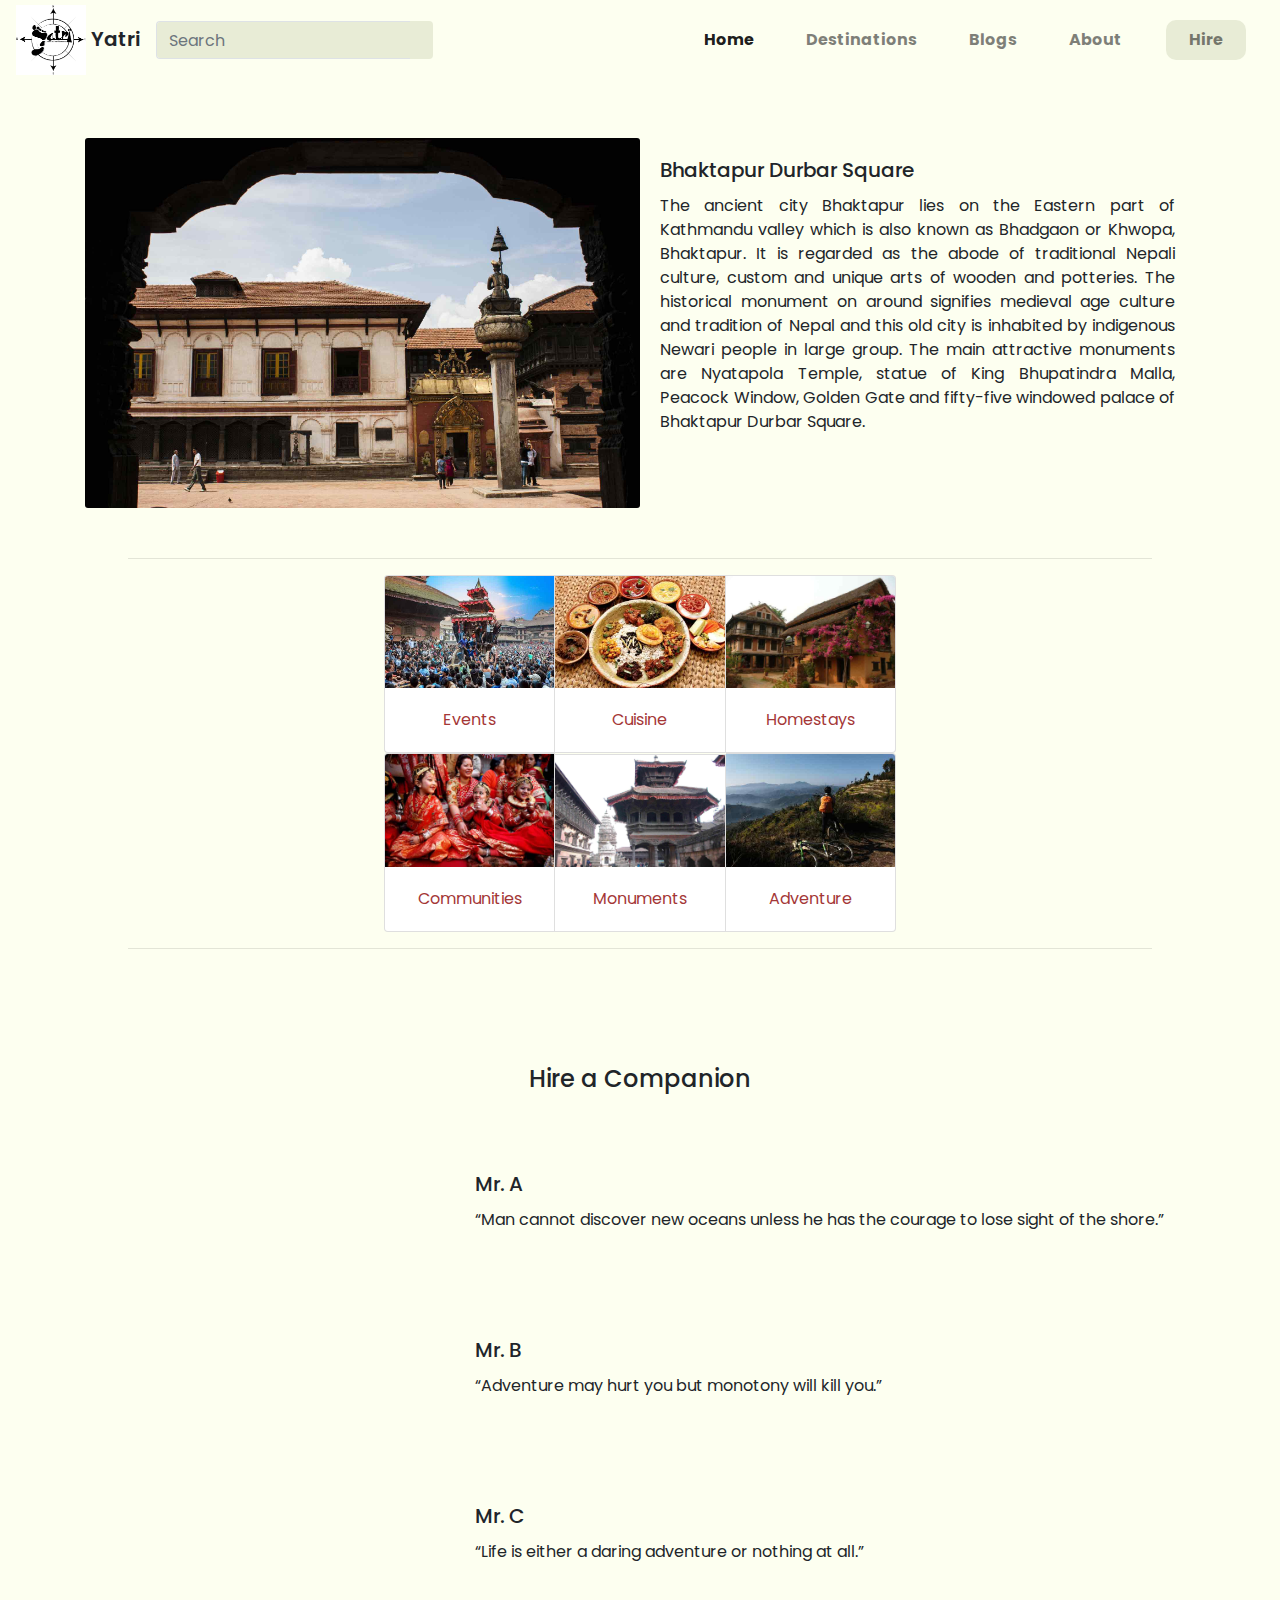
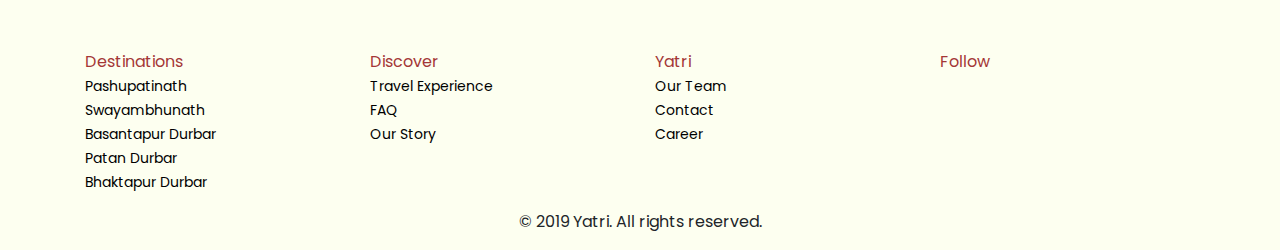
==== destinations.html @ 9bf92d4f "Added Yatri" ====
<!DOCTYPE html>
<html lang="en" dir="ltr">

<head>
  <meta charset="utf-8">
  <meta name="description" content="Join Yatri, a new platform to find your travel companion to ease your travel experience.">
  <meta name="keywords" content="Travel,Local,Nature,Companion,Beauty">
  <meta name="author" content="Sarad Subedi">
  <meta name="viewport" content="width=device-width, initial-scale=1.0">
  <title>Yatri | Choose your Travel Companion</title>

  <link rel="shortcut icon" type="image/x-icon" href="favicon.ico">
  <link rel="stylesheet" href="https://use.fontawesome.com/releases/v5.7.1/css/all.css" integrity="sha384-fnmOCqbTlWIlj8LyTjo7mOUStjsKC4pOpQbqyi7RrhN7udi9RwhKkMHpvLbHG9Sr" crossorigin="anonymous">
  <link rel="stylesheet" href="https://stackpath.bootstrapcdn.com/bootstrap/4.3.1/css/bootstrap.min.css" integrity="sha384-ggOyR0iXCbMQv3Xipma34MD+dH/1fQ784/j6cY/iJTQUOhcWr7x9JvoRxT2MZw1T" crossorigin="anonymous">
  <script src="https://code.jquery.com/jquery-3.3.1.slim.min.js" integrity="sha384-q8i/X+965DzO0rT7abK41JStQIAqVgRVzpbzo5smXKp4YfRvH+8abtTE1Pi6jizo" crossorigin="anonymous"></script>
  <script src="https://cdnjs.cloudflare.com/ajax/libs/popper.js/1.14.7/umd/popper.min.js" integrity="sha384-UO2eT0CpHqdSJQ6hJty5KVphtPhzWj9WO1clHTMGa3JDZwrnQq4sF86dIHNDz0W1" crossorigin="anonymous"></script>
  <script src="https://stackpath.bootstrapcdn.com/bootstrap/4.3.1/js/bootstrap.min.js" integrity="sha384-JjSmVgyd0p3pXB1rRibZUAYoIIy6OrQ6VrjIEaFf/nJGzIxFDsf4x0xIM+B07jRM" crossorigin="anonymous"></script>
  <link href="https://fonts.googleapis.com/css?family=Alegreya+Sans:900,900i" rel="stylesheet">
  <link href="https://fonts.googleapis.com/css?family=Poppins:400,700" rel="stylesheet">
  <link rel="stylesheet" href="css/style.css">
</head>

<body>


  <!--Navigation Menu-->

  <nav class="navbar navbar-expand-lg navbar-light">
    <a class="navbar-brand">
      <img class="logo" src="images/yatri-logo.jpg" alt="Yatri Logo">
      Yatri
    </a>
    <button class="navbar-toggler" type="button" data-toggle="collapse" data-target="#navbarTogglerDemo01" aria-controls="navbarTogglerDemo01" aria-expanded="false" aria-label="Toggle navigation">
      <span class="navbar-toggler-icon"></span>
    </button>




    <div class="collapse navbar-collapse" id="navbarTogglerDemo01">

      <div class="input-group col-md-3">
        <input class="form-control py-2 border-right-0 border" type="text" placeholder="Search" id="example-search-input">
        <span class="input-group-append">
          <div class="input-group-text"><i class="fa fa-search"></i></div>
        </span>
      </div>

      <ul class="navbar-nav ml-auto">
        <li class="nav-item active">
          <a class="nav-link" href="index.html">Home <span class="sr-only">(current)</span></a>
        </li>
        <li class="nav-item">
          <a class="nav-link" href="#">Destinations</a>
        </li>
        <li class="nav-item">
          <a class="nav-link" href="#">Blogs</a>
        </li>
        <li class="nav-item">
          <a class="nav-link" href="#">About</a>
        </li>
        <li class="nav-item ">
          <a class="nav-link navbtn" href="#">Hire</a>
        </li>
      </ul>

    </div>
  </nav>

  <!--Destoination-->
  <div class="container destination">

    <div class="row no-gutters">
      <div class="col-md-6">
        <img src="images/Destinations/as.jpg" class="card-img" alt="...">
      </div>
      <div class="col-md-6">
        <div class="card-body">
          <h5 class="card-title">Bhaktapur Durbar Square</h5>
          <p class="card-text text-justify">The ancient city Bhaktapur lies on the Eastern part of Kathmandu valley which is also known as Bhadgaon or Khwopa, Bhaktapur. It is regarded as the abode of traditional Nepali culture, custom and unique
            arts of wooden and potteries. The historical monument on around signifies medieval age culture and tradition of Nepal and this old city is inhabited by indigenous Newari people in large group. The main attractive monuments are Nyatapola
            Temple, statue of King Bhupatindra Malla, Peacock Window, Golden Gate and fifty-five windowed palace of Bhaktapur Durbar Square.</p>
        </div>
      </div>
    </div>
  </div>

  <hr />
  <div class=" container-small row card-group center-events text-center">
    <div class="card">
      <a href=""> <img src="images/Destinations/aa.jpg" class="card-img-top" alt="...">
        <div class="card-body">
          <p class="card-text">Events</p>
        </div>
      </a>

    </div>
    <div class="card">
      <a href=""> <img src="images/Destinations/bb.jpg" class="card-img-top" alt="...">
        <div class="card-body">
          <p class="card-text">Cuisine</p>
        </div>
      </a>

    </div>
    <div class="card">
      <a href=""> <img src="images/Destinations/cc.jpg" class="card-img-top" alt="...">
        <div class="card-body">
          <p class="card-text">Homestays</p>
        </div>
      </a>

    </div>
  </div>
  <div class=" container-small row card-group center-events text-center">
    <div class="card">
      <a href=""><img src="images/Destinations/dd.jpg" class="card-img-top" alt="...">
        <div class="card-body">

          <p class="card-text">Communities</p>
        </div>
      </a>

    </div>
    <div class="card">
      <a href=""><img src="images/Destinations/ff.jpg" class="card-img-top" alt="...">
        <div class="card-body">
          <p class="card-text">Monuments</p>
        </div>
      </a>

    </div>
    <div class="card">
      <a href=""><img src="images/Destinations/sss.jpg" class="card-img-top" alt="...">
        <div class="card-body">
          <p class="card-text">Adventure</p>
        </div>
      </a>

    </div>
  </div>

  <hr />
  <div class="container guides text-center">
    <h4>Hire a Companion</h4>
    <div class="row no-gutters effect-on">
      <div class="col-md-4">
        <i class="fas fa-user fa-4x"></i>
      </div>
      <div class="col-md-8">
        <div class="card-body  text-left">
          <h5 class="card-title">Mr. A</h5>
          <p class="card-text">“Man cannot discover new oceans unless he has the courage to lose sight of the shore.”</p>
          <div class="info-guide">
            <table class="table">
              <tbody>
                <tr>
                  <th scope="row">Age</th>
                  <td>21</td>
                </tr>
                <tr>
                  <th scope="row">Language</th>
                  <td>English, Spanish, French, Nepali</td>
                </tr>
                <tr>
                  <th scope="row">Hobbies</th>
                  <td>Reading Books, Learning new language </td>
                </tr>
                <tr>
                  <th scope="row">Expertise</th>
                  <td>X, Y, Z</td>
                </tr>
                <tr>
                  <th scope="row">Status</th>
                  <td>Online</td>
                </tr>
              </tbody>
            </table>
            <a class="nav-link navbtn" href="#">Hire</a>
          </div>
        </div>
      </div>
    </div>
    <div class="row no-gutters effect-on">
      <div class="col-md-4">
        <i class="fas fa-user fa-4x"></i>
      </div>
      <div class="col-md-8">
        <div class="card-body  text-left">
          <h5 class="card-title">Mr. B</h5>
          <p class="card-text">“Adventure may hurt you but monotony will kill you.”</p>
          <div class="info-guide">
            <table class="table">
              <tbody>
                <tr>
                  <th scope="row">Age</th>
                  <td>21</td>
                </tr>
                <tr>
                  <th scope="row">Language</th>
                  <td>English, Nepali</td>
                </tr>
                <tr>
                  <th scope="row">Hobbies</th>
                  <td>Trekking, Horse Riding </td>
                </tr>
                <tr>
                  <th scope="row">Expertise</th>
                  <td>X, Y, Z</td>
                </tr>
                <tr>
                  <th scope="row">Status</th>
                  <td>Online</td>
                </tr>
              </tbody>
            </table>
            <a class="nav-link navbtn" href="#">Hire</a>
          </div>
        </div>
      </div>
    </div>
    <div class="row no-gutters effect-on">
      <div class="col-md-4">
        <i class="fas fa-user fa-4x"></i>
      </div>
      <div class="col-md-8">
        <div class="card-body  text-left">
          <h5 class="card-title">Mr. C</h5>
          <p class="card-text">“Life is either a daring adventure or nothing at all.”</p>
          <div class="info-guide">
            <table class="table">
              <tbody>
                <tr>
                  <th scope="row">Age</th>
                  <td>21</td>
                </tr>
                <tr>
                  <th scope="row">Language</th>
                  <td>English, Nepali</td>
                </tr>
                <tr>
                  <th scope="row">Hobbies</th>
                  <td>Cycling, Swimming </td>
                </tr>
                <tr>
                  <th scope="row">Expertise</th>
                  <td>X, Y, Z</td>
                </tr>
                <tr>
                  <th scope="row">Status</th>
                  <td>Offline</td>
                </tr>
              </tbody>
            </table>
            <a class="nav-link navbtn disabled" href="#">Hire</a>
          </div>
        </div>
      </div>
    </div>


  </div>


  <!--footer-->

  <section id="footer">
    <div class="container">
      <div class="row">
        <div class="col-md-3 text-left">
          <a href="">Destinations</a>

          <ul class="list-unstyled">
            <li><a href="#">Pashupatinath</a></li>
            <li><a href="#">Swayambhunath</a></li>
            <li><a href="#">Basantapur Durbar</a></li>
            <li><a href="#">Patan Durbar</a></li>
            <li><a href="#">Bhaktapur Durbar</a></li>
          </ul>
        </div>

        <div class="col-md-3 text-left">
          <a href="">Discover</a>
          <ul class="list-unstyled">
            <li><a href="#">Travel Experience</a></li>
            <li><a href="#">FAQ</a></li>
            <li><a href="#">Our Story</a></li>
          </ul>
        </div>


        <div class="col-md-3 text-left">
          <a href="">Yatri</a>
          <ul class="list-unstyled">
            <li><a href="#">Our Team</a></li>
            <li><a href="#">Contact</a></li>
            <li><a href="#">Career</a></li>
          </ul>
        </div>


        <div class="col-md-3 text-left">
          <a href="">Follow</a>
          <ul class="list-unstyled list-inline">
            <li class="list-inline-item"><a href="#"><i class="fab fa-facebook-f fa-2x"></i></a></li>
            <li class="list-inline-item"><a href="#"><i class="fab fa-twitter fa-2x"></i></a></li>
            <li class="list-inline-item"><a href="#"><i class="fab fa-instagram fa-2x"></i></a></li>
          </ul>
        </div>
      </div>

      <div class="text-center">
        <p>© 2019 Yatri. All rights reserved.</p>

      </div>
    </div>

  </section>

  <script src="https://ajax.googleapis.com/ajax/libs/jquery/3.3.1/jquery.min.js"></script>
  <script src="index.js" charset="utf-8"></script>
</body>

</html>
---- css/style.css ----
body {
  font-family: 'Poppins', sans-serif;
  background-color: #fdfff0;
}


a {
    text-decoration: none !important;
    color: #a43737;
}

a:hover{
  color: black;
}



.logo {
  height: 70px;
  width: 70px;
}

.navbar-brand {
  font-weight: 600;
}

.navbar {
  padding-top: 0;
  padding-bottom: 8px;
}

.nav-item {
  padding: 0 18px;
  font-weight: bold;
}

.form-control {
  box-shadow: none !important;
  background-color: #e8ecd6;
}

.input-group {
  padding: 0;
}

.navbtn {
  background-color: #e8ecd6;
  border-radius: 10px;
  width: 80px;
  text-align: center;
}

.navbtn:hover {
  background-color: #7d7d7d;
}

.input-group-text {
  border-style: none;
  background-color: #e8ecd6;
}

.carousel-caption {
  position: absolute;
  font-family: 'Alegreya Sans', sans-serif;
  color: white;
  left: 50px;
  bottom: 50px;
  text-align: left;
}

.carousel-caption p {
  font-weight: 100;
}

.working {
  padding: 50px 0;
}

.step2 {
  color: #738598;
  font-weight: bold;
}

.steps {
  color: #ff7657;
  line-height: 0.2rem;
}

hr {
  border-top: 1.5px solid rgba(0, 0, 0, 0.1);
  width: 80%;
}

.destination{
  margin-top: 50px;
  margin-bottom: 50px;
}

.explore{
  margin-top: 50px;
  margin-bottom:50px;
}

.h2-padding{
  padding: 40px 0;
}

.story{
  margin-top: 50px;
  margin-bottom: 50px;
}

.review{
  margin-top: 50px;
  margin-bottom: 50px;
}

.review .col-md-6{
  padding-bottom: 60px;
}

.container-small {
  width: 40%;
  align-items: center;
  margin: 0 auto;
}

.why-us p{
  font-size: 14px;
  padding-bottom: 20px;
}

.fa-check{
  color: #a1dd70;
}

.guides{
  padding-top: 100px;
  margin-bottom: 50px;
}

.guides .row{
  padding-top: 50px;
}

.info-guide{
  display: none;
}

.card-no-margin{
  border: none;
}

.zoom, .center-events .card{
  -webkit-transition: 0.4s ease;
  transition: 0.4s ease;

}


.zoom:hover, .center-events .card:hover{
  transform: scale(1.1);
   box-shadow: 0 20px 80px 0 rgba(0, 0, 0, 0.6);
   z-index: 1;

}

.list-unstyled li a{
  text-decoration: none;
  color: black;
  font-size: 14px;
}

.list-unstyled li a:hover{
  color:  #7d7d7d;
}

.fab{
  -webkit-transition: 0.4s ease;
  transition: 0.4s ease;
  padding-right: 10px;

}

.fab:hover{
  transform: scale(1.4);
}



.center-events{
  margin: 0 auto;
}


@media (max-width: 500px) {
  .carousel-item {
    width: 600px;
  }

  .carousel-item img {
    height: 301.25px;
    margin-left: -150px;
  }

  .carousel-caption {
    right: 250px;
    bottom: -15px;
    text-align: right;
  }
}

@media (max-width: 772px) {
  .col-md-3 {
    text-align: center;
  }
}

@media(max-width: 1000px){
  .container-small {
    width: 60%;
  }
}
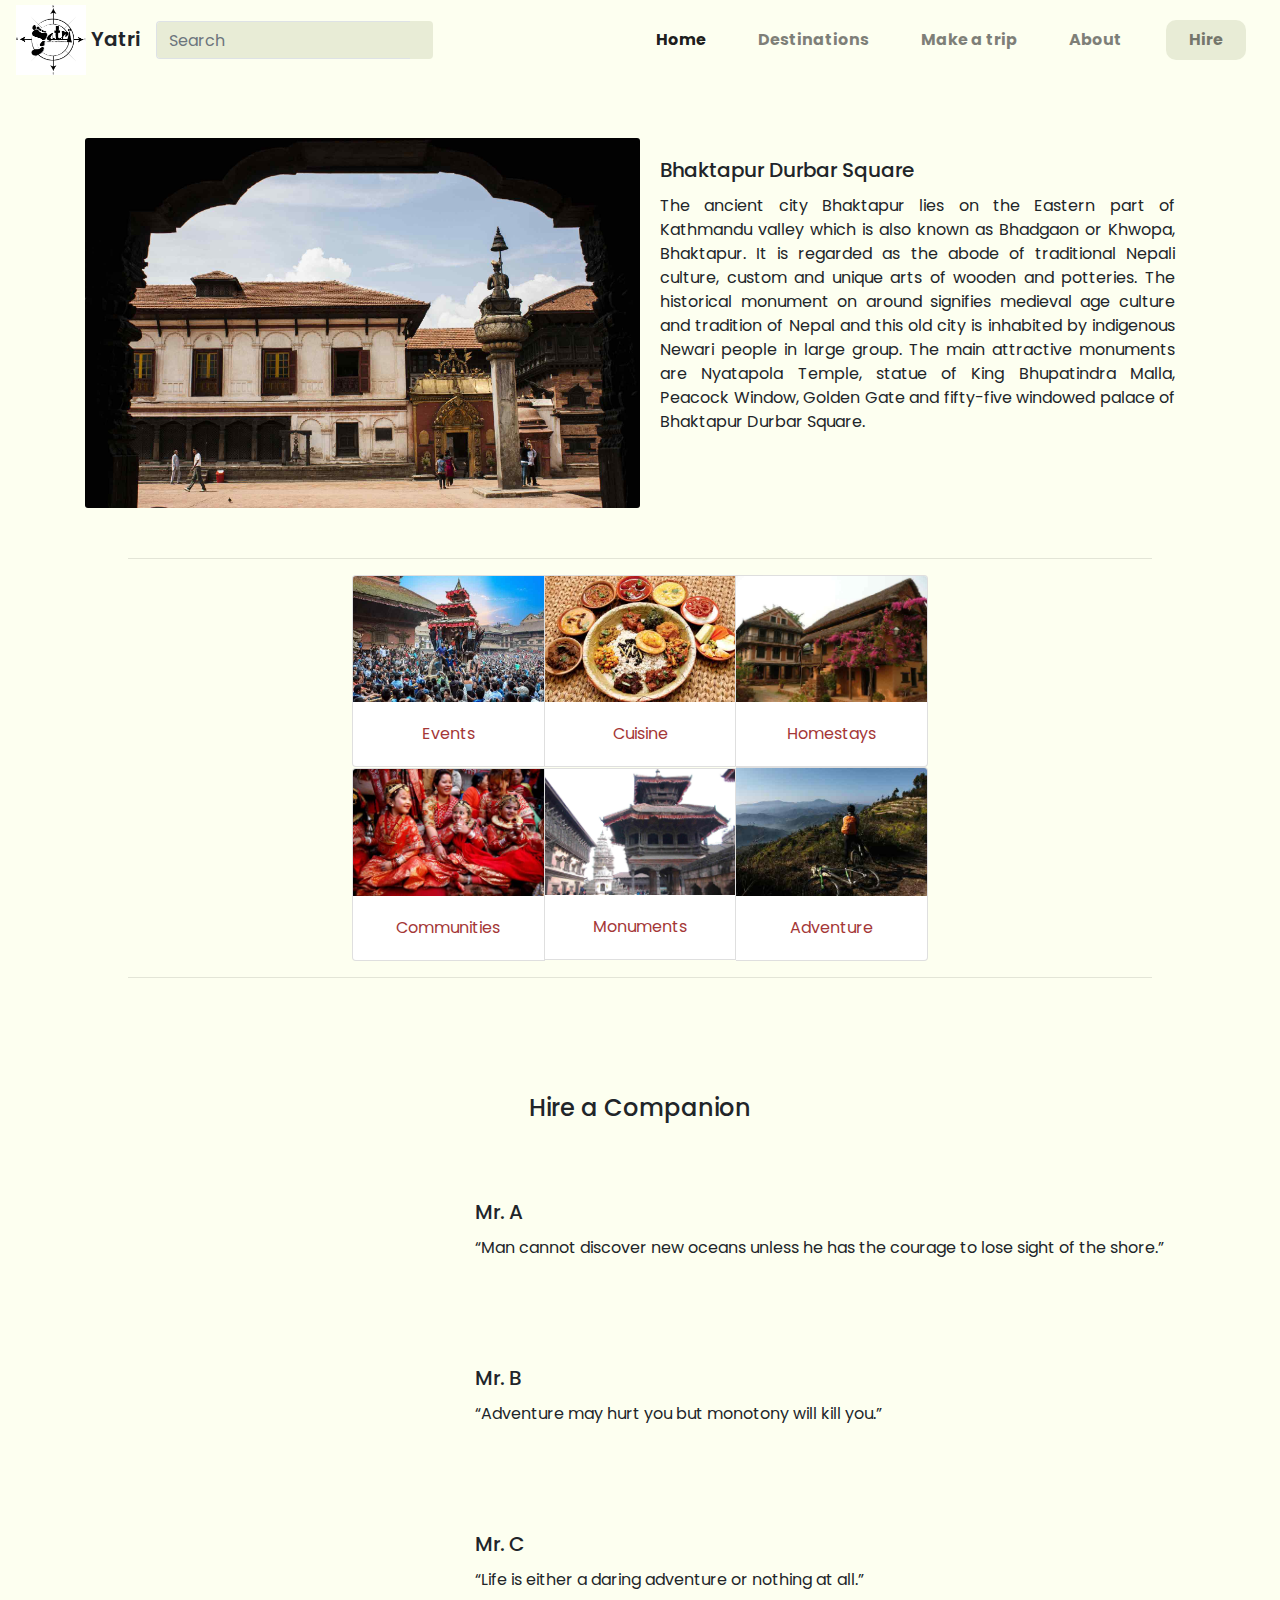
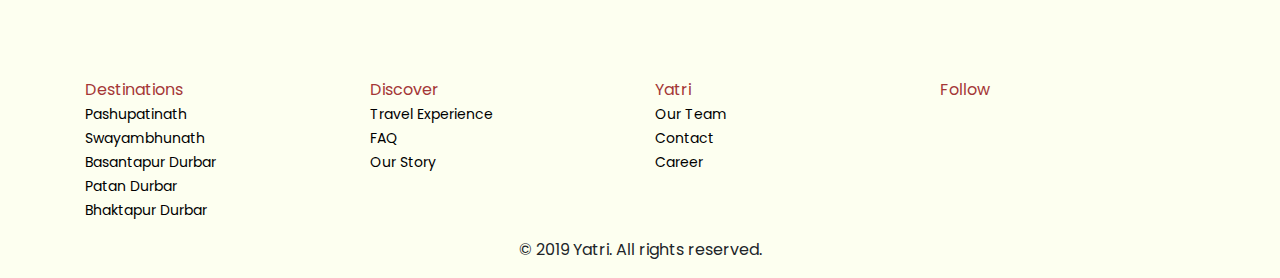
==== commit 699bb76b: "Add files via upload" ====
--- a/destinations.html
+++ b/destinations.html
@@ -54,7 +54,7 @@
           <a class="nav-link" href="#">Destinations</a>
         </li>
         <li class="nav-item">
-          <a class="nav-link" href="#">Blogs</a>
+          <a class="nav-link" href="maketrip.html">Make a trip</a>
         </li>
         <li class="nav-item">
           <a class="nav-link" href="#">About</a>
--- a/css/style.css
+++ b/css/style.css
@@ -120,7 +120,7 @@
 }
 
 .container-small {
-  width: 40%;
+  width: 45%;
   align-items: center;
   margin: 0 auto;
 }
@@ -221,3 +221,9 @@
     width: 60%;
   }
 }
+
+@media(max-width : 1025px){
+  .info-guide{
+    display: inline-block;
+  }
+}
